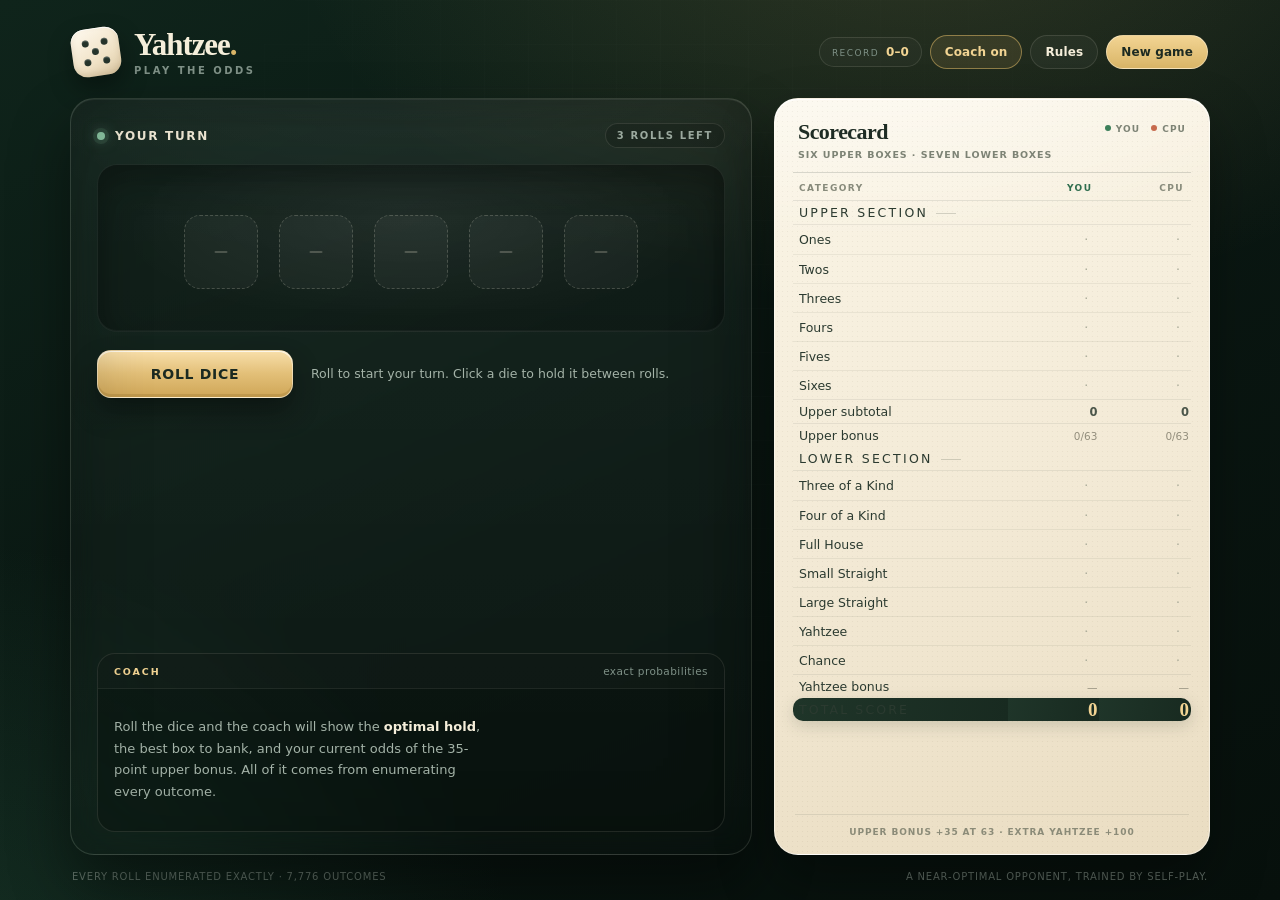
==== index.html @ e8816e88 "Add browser Yahtzee with a probability-trained computer opponent The opponent solves every hold exac" ====
<!doctype html>
<html lang="en">
<head>
  <meta charset="utf-8">
  <meta name="viewport" content="width=device-width, initial-scale=1">
  <meta name="theme-color" content="#0b1712">
  <title>Yahtzee — Probability Engine</title>
  <meta name="description" content="Play Yahtzee against a computer that solves every roll with exact probabilities and a self-play-calibrated value function.">
  <link rel="icon" href="icon.svg" type="image/svg+xml">
  <link rel="stylesheet" href="styles.css">
</head>
<body>
  <div class="ambient" aria-hidden="true"></div>

  <div class="app">
    <header class="masthead">
      <div class="brand">
        <div class="brand-mark" aria-hidden="true">
          <span class="brand-pip bp1"></span>
          <span class="brand-pip bp2"></span>
          <span class="brand-pip bp3"></span>
          <span class="brand-pip bp4"></span>
          <span class="brand-pip bp5"></span>
        </div>
        <div class="brand-text">
          <h1>Yahtzee<span class="dot">.</span></h1>
          <p>Play the odds</p>
        </div>
      </div>

      <div class="masthead-actions">
        <div class="record" id="record" title="Your results this browser">
          <span class="record-label">Record</span>
          <span id="recordValue">0–0</span>
        </div>
        <button class="chip-btn" id="coachBtn" type="button" aria-pressed="true">Coach on</button>
        <button class="chip-btn" id="rulesBtn" type="button">Rules</button>
        <button class="chip-btn chip-primary" id="newBtn" type="button">New game</button>
      </div>
    </header>

    <main class="table">
      <section class="stage" aria-label="Play area">
        <div class="turn-head">
          <div class="turn-who">
            <span class="status-dot" id="statusDot"></span>
            <span id="turnName" aria-live="polite">Your turn</span>
          </div>
          <span class="rolls" id="rollsBadge">3 rolls</span>
        </div>

        <div class="dice-tray" id="diceTray" role="group" aria-label="Dice"></div>

        <div class="play-controls">
          <button id="rollBtn" class="roll-btn" type="button">Roll dice</button>
          <p class="prompt" id="prompt">Roll to start your turn. Click a die to hold it.</p>
        </div>

        <div class="insight" id="insight">
          <div class="insight-head">
            <span class="insight-tag" id="insightTag">Coach</span>
            <span class="insight-note" id="insightNote">exact probabilities</span>
          </div>
          <div class="insight-body" id="insightBody"></div>
        </div>
      </section>

      <aside class="score-panel" aria-label="Scorecard">
        <div class="scorecard-title">
          <div>
            <h2>Scorecard</h2>
            <p>Six upper boxes · seven lower boxes</p>
          </div>
          <div class="mini-legend" aria-hidden="true">
            <span class="legend-you">You</span>
            <span class="legend-cpu">CPU</span>
          </div>
        </div>
        <div class="scorecard-scroll">
          <table class="scorecard" id="scorecard">
            <thead>
              <tr>
                <th class="cat-col">Category</th>
                <th>You</th>
                <th>CPU</th>
              </tr>
            </thead>
            <tbody id="scoreBody"></tbody>
          </table>
        </div>
        <p class="scorecard-foot">Upper bonus +35 at 63 · extra Yahtzee +100</p>
      </aside>
    </main>

    <footer class="footer">
      <span>Every roll enumerated exactly · 7,776 outcomes</span>
      <span class="footer-right" id="recordNote">A near-optimal opponent, trained by self-play.</span>
    </footer>
  </div>

  <div class="sr-only" id="live" aria-live="polite"></div>

  <div class="loading" id="loading">
    <div class="loading-die" aria-hidden="true">
      <span></span><span></span><span></span><span></span><span></span>
    </div>
    <p>Solving the dice…</p>
  </div>

  <!-- Rules -->
  <div class="modal" id="rulesModal" hidden>
    <div class="modal-card rules-card" role="dialog" aria-modal="true" aria-labelledby="rulesTitle">
      <button class="modal-close" type="button" data-close="rulesModal" aria-label="Close rules">×</button>
      <p class="eyebrow">How to play</p>
      <h2 id="rulesTitle">The scorecard</h2>

      <div class="rules-grid">
        <section>
          <h3>Upper section</h3>
          <p><strong>Ones through Sixes.</strong> Score the sum of all dice showing that number. Reach <strong>63</strong> or more across the six upper boxes to earn the <strong>35-point upper bonus</strong>.</p>

          <h3>Lower section</h3>
          <ul>
            <li><b>Three of a Kind</b> — three or more alike: sum of all five dice.</li>
            <li><b>Four of a Kind</b> — four or more alike: sum of all five dice.</li>
            <li><b>Full House</b> — three of one number and two of another: <b>25</b>.</li>
            <li><b>Small Straight</b> — four dice in sequence: <b>30</b>.</li>
            <li><b>Large Straight</b> — five dice in sequence: <b>40</b>.</li>
            <li><b>Yahtzee</b> — five of a kind: <b>50</b>.</li>
            <li><b>Chance</b> — sum of all five dice.</li>
          </ul>
        </section>

        <section>
          <h3>Bonuses</h3>
          <p><strong>Upper bonus.</strong> 35 points when the upper section totals 63 or more.</p>
          <p><strong>Yahtzee bonus.</strong> After the Yahtzee box has been scored for 50, every extra five-of-a-kind is worth <strong>+100</strong>. A five-of-a-kind also counts as a full house (joker rule), and you may bank it in any open box.</p>
          <p class="rule-note">You get three rolls each turn. Hold any dice between rolls, then bank the result in one open box. You may stop and bank after any roll.</p>

          <h3>The opponent</h3>
          <p>The computer does not guess. It enumerates every distinct outcome of every remaining roll, solves each turn backwards by dynamic programming, and scores into the box that maximises its expected final total. The value of the boxes it has left comes from a model calibrated with tens of thousands of seeded self-play games.</p>
          <p class="rule-note">It plays close to the theoretical optimum of <b>254.59</b> points.</p>
        </section>
      </div>

      <button class="btn-ghost-wide" type="button" data-close="rulesModal">Got it</button>
    </div>
  </div>

  <!-- Game over -->
  <div class="modal" id="overModal" hidden>
    <div class="modal-card over-card" role="dialog" aria-modal="true" aria-labelledby="overTitle">
      <p class="eyebrow" id="overEyebrow">Final scores</p>
      <h2 id="overTitle">You win.</h2>
      <div class="final-scores" id="finalScores"></div>
      <div class="final-detail" id="finalDetail"></div>
      <div class="over-actions">
        <button class="btn-gold" type="button" id="playAgain">Play again</button>
        <button class="btn-ghost-wide" type="button" data-close="overModal">Look at the board</button>
      </div>
    </div>
  </div>

  <script src="src/engine.js"></script>
  <script src="src/app.js"></script>
</body>
</html>
---- styles.css ----
/* ------------------------------------------------------------------ */
/* Tokens                                                             */
/* ------------------------------------------------------------------ */
:root {
  --ink: #0a1511;
  --ink-2: #0e1f18;
  --felt: #10251d;
  --cream: #f5eeda;
  --cream-2: #e9dcc2;
  --paper: #f7f0df;
  --paper-deep: #ebdfc5;
  --dark-text: #1e2c24;
  --muted: #a4b3a8;
  --muted-2: #7f9187;
  --gold: #d9b567;
  --gold-bright: #f2d493;
  --gold-deep: #a67d32;
  --mint: #8ec9a6;
  --coral: #dd7b5d;
  --green: #2f7d51;
  --line: rgba(245, 238, 218, 0.12);
  --line-strong: rgba(245, 238, 218, 0.22);
  --serif: "Iowan Old Style", "Palatino Linotype", "Book Antiqua", Georgia, serif;
  --sans: "Segoe UI", Inter, system-ui, -apple-system, "Helvetica Neue", sans-serif;
  --mono: ui-monospace, SFMono-Regular, "Cascadia Mono", Consolas, monospace;
  --shadow-deep: 0 30px 60px rgba(0, 0, 0, 0.42);
  --radius: 24px;
}

* { box-sizing: border-box; }

html, body { min-height: 100%; }

body {
  margin: 0;
  padding: 0;
  color: var(--cream);
  background:
    radial-gradient(1100px 720px at 72% -12%, rgba(217, 181, 103, 0.17), transparent 58%),
    radial-gradient(1000px 700px at -8% 108%, rgba(58, 131, 96, 0.24), transparent 62%),
    linear-gradient(155deg, #0f241b 0%, #0a1712 52%, #07100c 100%);
  font-family: var(--sans);
  font-size: 15px;
  -webkit-font-smoothing: antialiased;
  min-height: 100vh;
  overflow-x: hidden;
}

.ambient {
  position: fixed;
  inset: 0;
  pointer-events: none;
  z-index: 0;
  background-image:
    linear-gradient(rgba(255, 255, 255, 0.017) 1px, transparent 1px),
    linear-gradient(90deg, rgba(255, 255, 255, 0.017) 1px, transparent 1px);
  background-size: 44px 44px;
  mask-image: radial-gradient(circle at 50% 30%, #000 0%, transparent 78%);
  -webkit-mask-image: radial-gradient(circle at 50% 30%, #000 0%, transparent 78%);
}

.sr-only {
  position: absolute !important;
  width: 1px; height: 1px;
  padding: 0; margin: -1px;
  overflow: hidden; clip: rect(0, 0, 0, 0);
  white-space: nowrap; border: 0;
}

/* ------------------------------------------------------------------ */
/* Shell                                                              */
/* ------------------------------------------------------------------ */
.app {
  position: relative;
  z-index: 1;
  width: min(1200px, 100%);
  margin: 0 auto;
  padding: 26px 30px 18px;
  min-height: 100vh;
  display: flex;
  flex-direction: column;
}

.masthead {
  display: flex;
  align-items: center;
  justify-content: space-between;
  gap: 22px;
  padding: 2px 2px 22px;
}

.brand {
  display: flex;
  align-items: center;
  gap: 14px;
  min-width: 0;
}

.brand-mark {
  position: relative;
  width: 48px;
  height: 48px;
  flex: none;
  border-radius: 14px;
  background: linear-gradient(150deg, #fffaf0 0%, #f0e2c6 62%, #dcc9a4 100%);
  box-shadow:
    0 12px 24px rgba(0, 0, 0, 0.35),
    inset 0 1px 0 rgba(255, 255, 255, 0.9),
    inset 0 -3px 6px rgba(120, 96, 54, 0.18);
  transform: rotate(-8deg);
}

.brand-pip {
  position: absolute;
  width: 7px;
  height: 7px;
  border-radius: 50%;
  background: #25342b;
  box-shadow: inset 0 1px 1px rgba(255, 255, 255, 0.28);
}
.bp1 { top: 11px; left: 11px; }
.bp2 { top: 11px; right: 11px; }
.bp3 { top: 20px; left: 20px; }
.bp4 { bottom: 11px; left: 11px; }
.bp5 { bottom: 11px; right: 11px; }

.brand-text h1 {
  margin: 0;
  font-family: var(--serif);
  font-size: 31px;
  font-weight: 600;
  letter-spacing: -0.035em;
  line-height: 1;
}
.brand-text h1 .dot { color: var(--gold); }
.brand-text p {
  margin: 5px 0 0;
  font-size: 10px;
  font-weight: 600;
  letter-spacing: 0.25em;
  text-transform: uppercase;
  color: var(--muted-2);
}

.masthead-actions {
  display: flex;
  align-items: center;
  gap: 8px;
  flex-wrap: wrap;
  justify-content: flex-end;
}

.record {
  display: flex;
  align-items: baseline;
  gap: 7px;
  padding: 7px 12px;
  border-radius: 999px;
  border: 1px solid var(--line);
  background: rgba(255, 255, 255, 0.025);
  font-size: 12px;
  font-variant-numeric: tabular-nums;
  color: var(--cream);
}
.record-label {
  font-size: 9px;
  letter-spacing: 0.16em;
  text-transform: uppercase;
  color: var(--muted-2);
}
#recordValue { font-weight: 700; color: var(--gold-bright); }

.chip-btn {
  appearance: none;
  border: 1px solid var(--line);
  background: rgba(255, 255, 255, 0.035);
  color: var(--cream);
  border-radius: 999px;
  padding: 9px 14px;
  font-family: var(--sans);
  font-size: 12px;
  font-weight: 600;
  letter-spacing: 0.01em;
  cursor: pointer;
  transition: background 0.18s ease, border-color 0.18s ease, transform 0.18s ease, color 0.18s ease;
}
.chip-btn:hover {
  background: rgba(255, 255, 255, 0.08);
  border-color: var(--line-strong);
}
.chip-btn:active { transform: translateY(1px); }
.chip-btn[aria-pressed="true"] {
  border-color: rgba(217, 181, 103, 0.55);
  background: rgba(217, 181, 103, 0.12);
  color: var(--gold-bright);
}
.chip-primary {
  background: linear-gradient(180deg, var(--gold-bright), var(--gold));
  border-color: rgba(255, 255, 255, 0.35);
  color: #1c2a22;
}
.chip-primary:hover {
  background: linear-gradient(180deg, #ffe4ad, #e2c176);
  border-color: rgba(255, 255, 255, 0.55);
}
.chip-btn.is-confirming {
  background: rgba(221, 123, 93, 0.14);
  border-color: rgba(221, 123, 93, 0.5);
  color: #ffd7c8;
}

/* ------------------------------------------------------------------ */
/* Table layout                                                       */
/* ------------------------------------------------------------------ */
.table {
  display: grid;
  grid-template-columns: minmax(0, 1.22fr) minmax(355px, 0.78fr);
  gap: 22px;
  flex: 1;
  align-items: stretch;
}

.stage {
  position: relative;
  display: flex;
  flex-direction: column;
  gap: 16px;
  min-width: 0;
  padding: 24px 26px 22px;
  border: 1px solid var(--line);
  border-radius: var(--radius);
  background:
    radial-gradient(700px 380px at 50% -10%, rgba(255, 255, 255, 0.055), transparent 65%),
    linear-gradient(180deg, rgba(255, 255, 255, 0.045), rgba(255, 255, 255, 0.012));
  box-shadow:
    var(--shadow-deep),
    inset 0 1px 0 rgba(255, 255, 255, 0.08);
  backdrop-filter: blur(12px);
  overflow: hidden;
}
.stage::after {
  content: "";
  position: absolute;
  inset: 0;
  border-radius: inherit;
  pointer-events: none;
  box-shadow: inset 0 0 80px rgba(0, 0, 0, 0.26);
}

.turn-head {
  display: flex;
  align-items: center;
  justify-content: space-between;
  gap: 12px;
}
.turn-who {
  display: flex;
  align-items: center;
  gap: 10px;
  font-size: 12px;
  font-weight: 700;
  letter-spacing: 0.14em;
  text-transform: uppercase;
  color: var(--cream);
}
.status-dot {
  width: 8px;
  height: 8px;
  border-radius: 50%;
  background: var(--mint);
  box-shadow: 0 0 0 4px rgba(142, 201, 166, 0.12), 0 0 14px rgba(142, 201, 166, 0.65);
  transition: background 0.3s ease, box-shadow 0.3s ease;
}
.status-dot.is-cpu {
  background: var(--coral);
  box-shadow: 0 0 0 4px rgba(221, 123, 93, 0.12), 0 0 14px rgba(221, 123, 93, 0.6);
  animation: pulse-cpu 1.4s ease-in-out infinite;
}
.status-dot.is-over {
  background: var(--gold);
  box-shadow: 0 0 0 4px rgba(217, 181, 103, 0.14), 0 0 14px rgba(217, 181, 103, 0.6);
}
.rolls {
  font-size: 10px;
  font-weight: 600;
  letter-spacing: 0.16em;
  text-transform: uppercase;
  color: var(--muted);
  padding: 6px 11px;
  border-radius: 999px;
  border: 1px solid var(--line);
  background: rgba(0, 0, 0, 0.14);
  white-space: nowrap;
}

/* ------------------------------------------------------------------ */
/* Dice                                                               */
/* ------------------------------------------------------------------ */
.dice-tray {
  min-height: 168px;
  flex: none;
  display: flex;
  align-items: center;
  justify-content: center;
  gap: clamp(10px, 2.1vw, 21px);
  padding: 38px 12px 30px;
  border-radius: 20px;
  border: 1px solid rgba(255, 255, 255, 0.055);
  background:
    radial-gradient(ellipse at 50% 34%, rgba(255, 255, 255, 0.055), transparent 68%),
    rgba(0, 0, 0, 0.16);
  box-shadow:
    inset 0 14px 34px rgba(0, 0, 0, 0.3),
    inset 0 -1px 0 rgba(255, 255, 255, 0.04);
}

.die {
  position: relative;
  flex: none;
  width: 74px;
  height: 74px;
  padding: 0;
  border: 1px solid rgba(255, 255, 255, 0.7);
  border-radius: 16px;
  background: linear-gradient(152deg, #fffdf7 0%, #f2e6cd 56%, #ddcda9 100%);
  box-shadow:
    0 14px 24px rgba(0, 0, 0, 0.36),
    0 2px 0 rgba(255, 255, 255, 0.6) inset,
    0 -4px 8px rgba(116, 92, 51, 0.18) inset;
  cursor: pointer;
  outline: none;
  transition: transform 0.2s cubic-bezier(0.2, 0.8, 0.2, 1), box-shadow 0.2s ease, border-color 0.2s ease;
  will-change: transform;
}

.die .pip {
  position: absolute;
  width: 14%;
  height: 14%;
  border-radius: 50%;
  background: #233229;
  box-shadow: inset 0 1px 1px rgba(255, 255, 255, 0.25);
}
.die .p0 { top: 17%; left: 17%; }
.die .p1 { top: 17%; left: 43%; }
.die .p2 { top: 17%; left: 69%; }
.die .p3 { top: 43%; left: 17%; }
.die .p4 { top: 43%; left: 43%; }
.die .p5 { top: 43%; left: 69%; }
.die .p6 { top: 69%; left: 17%; }
.die .p7 { top: 69%; left: 43%; }
.die .p8 { top: 69%; left: 69%; }

.die.is-empty {
  background: rgba(255, 255, 255, 0.035);
  border: 1px dashed rgba(245, 238, 218, 0.2);
  box-shadow: none;
  cursor: default;
}
.die.is-empty::before {
  content: "";
  position: absolute;
  top: 50%;
  left: 50%;
  width: 18%;
  height: 2px;
  border-radius: 2px;
  background: rgba(245, 238, 218, 0.22);
  transform: translate(-50%, -50%);
}
.die.is-empty .pip { display: none; }

.die.is-held {
  transform: translateY(-13px);
  border-color: rgba(242, 212, 147, 0.95);
  box-shadow:
    0 0 0 4px rgba(217, 181, 103, 0.16),
    0 22px 30px rgba(0, 0, 0, 0.42),
    0 2px 0 rgba(255, 255, 255, 0.7) inset;
}
.die.is-held::after {
  content: "HELD";
  position: absolute;
  left: 50%;
  bottom: -21px;
  transform: translateX(-50%);
  font-size: 8px;
  font-weight: 800;
  letter-spacing: 0.18em;
  color: var(--gold-bright);
  white-space: nowrap;
}

.die.is-static { cursor: default; }
.die.is-rolling {
  animation: die-tumble 0.42s ease-in-out infinite;
  pointer-events: none;
}
.die.just-landed { animation: die-land 0.3s ease-out; }

.die:focus-visible {
  box-shadow:
    0 0 0 3px var(--ink),
    0 0 0 6px var(--gold-bright),
    0 14px 24px rgba(0, 0, 0, 0.36);
}

/* ------------------------------------------------------------------ */
/* Controls                                                           */
/* ------------------------------------------------------------------ */
.play-controls {
  display: flex;
  align-items: center;
  gap: 18px;
  margin-top: 2px;
}
.roll-btn {
  flex: none;
  min-width: 196px;
  padding: 15px 26px;
  border: 1px solid rgba(255, 255, 255, 0.42);
  border-radius: 14px;
  background: linear-gradient(180deg, #f8dfaa 0%, #e3c079 48%, #cfa657 100%);
  color: #1b2a21;
  font-family: var(--sans);
  font-size: 14px;
  font-weight: 800;
  letter-spacing: 0.05em;
  text-transform: uppercase;
  cursor: pointer;
  box-shadow:
    0 14px 26px rgba(0, 0, 0, 0.34),
    0 1px 0 rgba(255, 255, 255, 0.75) inset,
    0 -3px 0 rgba(148, 112, 46, 0.28) inset;
  transition: transform 0.16s ease, box-shadow 0.16s ease, filter 0.16s ease;
}
.roll-btn:hover:not(:disabled) {
  transform: translateY(-1px);
  filter: brightness(1.04);
  box-shadow:
    0 18px 30px rgba(0, 0, 0, 0.4),
    0 1px 0 rgba(255, 255, 255, 0.8) inset,
    0 -3px 0 rgba(148, 112, 46, 0.28) inset;
}
.roll-btn:active:not(:disabled) { transform: translateY(1px); }
.roll-btn:disabled {
  cursor: default;
  opacity: 0.36;
  filter: saturate(0.55);
  box-shadow: none;
}
.roll-btn:focus-visible {
  outline: 2px solid var(--gold-bright);
  outline-offset: 3px;
}

.prompt {
  margin: 0;
  color: var(--muted);
  font-size: 12.5px;
  line-height: 1.5;
  max-width: 390px;
}
.prompt strong { color: var(--cream); font-weight: 600; }

/* ------------------------------------------------------------------ */
/* Insight / coach                                                    */
/* ------------------------------------------------------------------ */
.insight {
  margin-top: auto;
  border: 1px solid var(--line);
  border-radius: 18px;
  background: rgba(4, 11, 8, 0.3);
  overflow: hidden;
}
.insight-head {
  display: flex;
  align-items: center;
  justify-content: space-between;
  gap: 12px;
  padding: 11px 16px;
  border-bottom: 1px solid rgba(245, 238, 218, 0.07);
  background: rgba(255, 255, 255, 0.018);
}
.insight-tag {
  font-size: 9.5px;
  font-weight: 800;
  letter-spacing: 0.2em;
  text-transform: uppercase;
  color: var(--gold-bright);
}
.insight-note {
  font-size: 10.5px;
  color: var(--muted-2);
  letter-spacing: 0.04em;
}
.insight-body {
  padding: 14px 16px 16px;
  min-height: 118px;
  font-size: 13px;
  line-height: 1.5;
}

.coach { display: flex; flex-direction: column; gap: 11px; }
.coach-row {
  display: flex;
  align-items: center;
  gap: 12px;
  min-width: 0;
}
.coach-label {
  flex: none;
  width: 82px;
  font-size: 9.5px;
  font-weight: 700;
  letter-spacing: 0.13em;
  text-transform: uppercase;
  color: var(--muted-2);
}
.coach-value {
  margin-left: auto;
  flex: none;
  font-family: var(--mono);
  font-size: 12px;
  color: var(--cream);
  font-variant-numeric: tabular-nums;
  white-space: nowrap;
}
.coach-choice {
  font-weight: 600;
  color: var(--cream);
  letter-spacing: 0.01em;
}
.coach-points {
  font-family: var(--mono);
  font-size: 12px;
  font-weight: 700;
  color: var(--mint);
}
.coach-alt {
  margin: 2px 0 0;
  padding-top: 10px;
  border-top: 1px dashed rgba(245, 238, 218, 0.09);
  font-size: 11px;
  color: var(--muted-2);
  line-height: 1.6;
}
.coach-alt b { color: var(--muted); font-weight: 600; }

.mini-dice { display: flex; gap: 5px; flex-wrap: wrap; }
.mini-die {
  width: 24px;
  height: 24px;
  display: grid;
  place-items: center;
  border-radius: 6px;
  background: linear-gradient(160deg, #fdf7e8, #e7d8b8);
  color: #26342b;
  font-size: 12px;
  font-weight: 800;
  font-family: var(--mono);
  box-shadow: 0 2px 4px rgba(0, 0, 0, 0.3), inset 0 1px 0 rgba(255, 255, 255, 0.85);
}
.mini-die.none {
  background: transparent;
  border: 1px dashed rgba(245, 238, 218, 0.22);
  color: var(--muted-2);
  box-shadow: none;
  font-size: 10px;
  font-weight: 500;
}

.bonus-meter {
  display: flex;
  align-items: center;
  gap: 8px;
  min-width: 0;
  flex: 1;
}
.meter-track {
  flex: 1;
  height: 4px;
  border-radius: 999px;
  background: rgba(255, 255, 255, 0.09);
  overflow: hidden;
  max-width: 120px;
}
.meter-fill {
  height: 100%;
  border-radius: inherit;
  background: linear-gradient(90deg, #8ec9a6, #f2d493);
  transition: width 0.4s ease;
}
.meter-label {
  font-family: var(--mono);
  font-size: 10.5px;
  color: var(--muted-2);
  white-space: nowrap;
}

.insight-hint {
  color: var(--muted);
  line-height: 1.65;
  max-width: 46ch;
}
.insight-hint b { color: var(--cream); font-weight: 600; }

.ai-log {
  display: flex;
  flex-direction: column;
  gap: 6px;
  font-family: var(--mono);
  font-size: 11.5px;
  color: var(--muted);
}
.ai-line {
  display: flex;
  align-items: baseline;
  gap: 10px;
  animation: line-in 0.25s ease-out both;
}
.ai-line .tag {
  flex: none;
  width: 58px;
  color: var(--muted-2);
  font-size: 9.5px;
  letter-spacing: 0.1em;
  text-transform: uppercase;
}
.ai-line .dice-vals { color: var(--cream); letter-spacing: 0.08em; }
.ai-line .ev { margin-left: auto; color: var(--gold-bright); }
.ai-line.decision .dice-vals { color: var(--mint); font-weight: 700; }
.ai-line .cat-name { color: var(--mint); font-weight: 700; font-family: var(--sans); }

.ai-final {
  margin-top: 11px;
  padding-top: 10px;
  border-top: 1px dashed rgba(245, 238, 218, 0.09);
  display: flex;
  align-items: baseline;
  gap: 9px;
  font-size: 12.5px;
  color: var(--cream);
}
.ai-final .score {
  margin-left: auto;
  font-family: var(--serif);
  font-size: 19px;
  color: var(--gold-bright);
}

.thinking-dots { display: inline-flex; gap: 4px; align-items: center; }
.thinking-dots i {
  width: 4px; height: 4px; border-radius: 50%;
  background: var(--gold);
  animation: dot-bounce 1.1s ease-in-out infinite;
}
.thinking-dots i:nth-child(2) { animation-delay: 0.15s; }
.thinking-dots i:nth-child(3) { animation-delay: 0.3s; }

/* ------------------------------------------------------------------ */
/* Scorecard                                                          */
/* ------------------------------------------------------------------ */
.score-panel {
  position: relative;
  display: flex;
  flex-direction: column;
  min-width: 0;
  padding: 19px 18px 17px;
  border-radius: var(--radius);
  color: var(--dark-text);
  background:
    radial-gradient(900px 420px at 20% -15%, rgba(255, 255, 255, 0.7), transparent 60%),
    linear-gradient(165deg, #fbf6e8 0%, #f3ead6 52%, #eaddc2 100%);
  box-shadow:
    0 26px 54px rgba(0, 0, 0, 0.36),
    inset 0 1px 0 rgba(255, 255, 255, 0.85);
  border: 1px solid rgba(255, 255, 255, 0.45);
  overflow: hidden;
}
.score-panel::before {
  content: "";
  position: absolute;
  inset: 0;
  pointer-events: none;
  border-radius: inherit;
  opacity: 0.5;
  background-image: radial-gradient(rgba(80, 60, 28, 0.12) 0.55px, transparent 0.55px);
  background-size: 5px 5px;
}
.score-panel > * { position: relative; z-index: 1; }

.scorecard-title {
  display: flex;
  align-items: flex-start;
  justify-content: space-between;
  gap: 12px;
  padding: 1px 5px 12px;
  border-bottom: 1px solid rgba(35, 48, 38, 0.16);
}
.scorecard-title h2 {
  margin: 0;
  font-family: var(--serif);
  font-size: 22px;
  font-weight: 600;
  letter-spacing: -0.025em;
}
.scorecard-title p {
  margin: 4px 0 0;
  font-size: 9.5px;
  font-weight: 600;
  letter-spacing: 0.1em;
  text-transform: uppercase;
  color: #7d8375;
}
.mini-legend {
  display: flex;
  gap: 11px;
  padding-top: 5px;
  font-size: 9px;
  font-weight: 700;
  letter-spacing: 0.12em;
  text-transform: uppercase;
  color: #7d8375;
  white-space: nowrap;
}
.legend-you::before,
.legend-cpu::before {
  content: "";
  display: inline-block;
  width: 6px;
  height: 6px;
  border-radius: 50%;
  margin-right: 5px;
  vertical-align: 1px;
}
.legend-you::before { background: #3c7f5a; }
.legend-cpu::before { background: #c76a4d; }

.scorecard-scroll { overflow: visible; }
.scorecard-foot {
  margin: auto 2px 0;
  padding-top: 12px;
  border-top: 1px solid rgba(35, 48, 38, 0.1);
  font-size: 9px;
  font-weight: 600;
  letter-spacing: 0.1em;
  text-transform: uppercase;
  color: #8b8b78;
  text-align: center;
}

.scorecard {
  width: 100%;
  border-collapse: separate;
  border-spacing: 0;
  table-layout: fixed;
}
.scorecard .cat-col { width: 54%; }
.scorecard thead th {
  padding: 10px 7px 7px;
  font-size: 9px;
  font-weight: 800;
  letter-spacing: 0.16em;
  text-transform: uppercase;
  color: #878a7b;
  text-align: right;
  border-bottom: 1px solid rgba(35, 48, 38, 0.1);
}
.scorecard thead th.cat-col { text-align: left; padding-left: 6px; }
.scorecard.you-turn thead th:nth-child(2) { color: #2f6d4e; }
.scorecard.cpu-turn thead th:nth-child(3) { color: #b15a3f; }

.scorecard tbody th {
  padding: 4px 8px 4px 6px;
  font-size: 12.5px;
  font-weight: 500;
  color: #2b3a30;
  text-align: left;
  white-space: nowrap;
  overflow: hidden;
  text-overflow: ellipsis;
}
.scorecard tbody td { padding: 0 2px; }

.cat-row { height: 29px; }
.cat-row + .cat-row th,
.cat-row + .cat-row td { border-top: 1px solid rgba(35, 48, 38, 0.065); }

.score-cell {
  display: block;
  width: 100%;
  min-height: 27px;
  padding: 0 8px;
  border: 1px solid transparent;
  border-radius: 7px;
  background: transparent;
  font-family: var(--sans);
  font-size: 12.5px;
  font-weight: 600;
  color: #26352b;
  text-align: right;
  font-variant-numeric: tabular-nums;
  letter-spacing: 0.01em;
}
.score-cell.is-open { color: #a6a896; font-weight: 500; }
.score-cell.is-preview {
  color: #9d7429;
  background: rgba(199, 158, 76, 0.1);
  border: 1px dashed rgba(160, 120, 48, 0.28);
  font-weight: 700;
}
.score-cell.is-preview.is-zero { color: #b3a58c; }
.score-cell.is-active { cursor: pointer; }
.score-cell.is-active:hover {
  background: #20342a;
  border-color: transparent;
  color: var(--cream);
  box-shadow: 0 4px 10px rgba(28, 44, 34, 0.22);
}
.score-cell.is-filled { color: #1d2b22; }
.score-cell.is-filled.is-zero { color: #a0a594; font-weight: 500; }
.score-cell.is-flash { animation: cell-flash 1s ease-out; }
.score-cell:focus-visible {
  outline: 2px solid #2f6d4e;
  outline-offset: 1px;
}
.score-cell[disabled] { cursor: default; }

.section-row th {
  padding: 12px 6px 4px;
  font-size: 8.5px;
  font-weight: 800;
  letter-spacing: 0.18em;
  text-transform: uppercase;
  color: #8a8a77;
  text-align: left;
  border-bottom: 1px solid rgba(35, 48, 38, 0.08);
}
.section-row th::after {
  content: "";
  display: inline-block;
  width: 20px;
  height: 1px;
  margin-left: 8px;
  vertical-align: 3px;
  background: rgba(35, 48, 38, 0.18);
}

.summary-row th {
  padding: 6px 6px 6px 6px;
  font-size: 11.5px;
  font-weight: 600;
  color: #66705f;
  text-align: left;
  border-top: 1px solid rgba(35, 48, 38, 0.08);
}
.summary-row td {
  padding: 5px 8px;
  text-align: right;
  font-family: var(--sans);
  font-size: 11.5px;
  font-weight: 600;
  color: #4b564a;
  font-variant-numeric: tabular-nums;
  border-top: 1px solid rgba(35, 48, 38, 0.08);
}
.summary-row td.is-earned { color: #2f7d51; font-weight: 800; }
.summary-row td.is-pending { color: #938e7d; font-weight: 500; font-size: 10.5px; }
.summary-row td.is-flash { animation: cell-flash 1s ease-out; }

.total-row th {
  padding: 10px 10px;
  font-size: 9.5px;
  font-weight: 800;
  letter-spacing: 0.17em;
  text-transform: uppercase;
  color: var(--cream);
  text-align: left;
  background: linear-gradient(100deg, #1f3529, #182a20);
  border-radius: 10px 0 0 10px;
}
.total-row td {
  padding: 7px 10px;
  text-align: right;
  background: linear-gradient(100deg, #1f3529, #182a20);
  color: var(--gold-bright);
  font-family: var(--serif);
  font-size: 19px;
  font-weight: 600;
  font-variant-numeric: tabular-nums;
}
.total-row td:last-child { border-radius: 0 10px 10px 0; }
.total-row { filter: drop-shadow(0 5px 8px rgba(30, 44, 34, 0.16)); }

/* ------------------------------------------------------------------ */
/* Footer                                                             */
/* ------------------------------------------------------------------ */
.footer {
  display: flex;
  justify-content: space-between;
  gap: 16px;
  padding: 16px 2px 0;
  font-size: 10px;
  letter-spacing: 0.08em;
  text-transform: uppercase;
  color: rgba(164, 179, 168, 0.56);
}
.footer-right { text-align: right; }

/* ------------------------------------------------------------------ */
/* Modals                                                             */
/* ------------------------------------------------------------------ */
.modal {
  position: fixed;
  inset: 0;
  z-index: 50;
  display: grid;
  place-items: center;
  padding: 22px;
  background: rgba(3, 8, 6, 0.68);
  backdrop-filter: blur(9px);
  animation: fade-in 0.18s ease-out;
}
.modal[hidden] { display: none; }

.modal-card {
  position: relative;
  width: min(760px, 100%);
  max-height: min(88vh, 900px);
  overflow: auto;
  padding: 32px 34px 30px;
  border-radius: 24px;
  color: var(--dark-text);
  background:
    radial-gradient(700px 300px at 15% -10%, rgba(255, 255, 255, 0.8), transparent 60%),
    linear-gradient(168deg, #fcf7eb, #f0e5d0);
  box-shadow: 0 50px 100px rgba(0, 0, 0, 0.55), inset 0 1px 0 rgba(255, 255, 255, 0.85);
  animation: modal-in 0.25s cubic-bezier(0.2, 0.8, 0.2, 1);
}
.modal-close {
  position: absolute;
  top: 14px;
  right: 15px;
  width: 34px;
  height: 34px;
  border-radius: 50%;
  border: 1px solid rgba(35, 48, 38, 0.14);
  background: rgba(255, 255, 255, 0.36);
  color: #475348;
  font-size: 20px;
  line-height: 1;
  cursor: pointer;
}
.modal-close:hover { background: rgba(35, 48, 38, 0.08); }

.eyebrow {
  margin: 0 0 8px;
  font-size: 9.5px;
  font-weight: 800;
  letter-spacing: 0.2em;
  text-transform: uppercase;
  color: #9b7837;
}
.modal-card h2 {
  margin: 0 0 18px;
  font-family: var(--serif);
  font-size: 31px;
  font-weight: 600;
  letter-spacing: -0.03em;
  color: #1b2a21;
}
.rules-grid {
  display: grid;
  grid-template-columns: 1fr 1fr;
  gap: 28px;
  margin-bottom: 22px;
}
.modal-card h3 {
  margin: 18px 0 7px;
  font-family: var(--serif);
  font-size: 18px;
  font-weight: 600;
  letter-spacing: -0.01em;
  color: #22342a;
}
.modal-card h3:first-child { margin-top: 0; }
.modal-card p {
  margin: 0 0 10px;
  font-size: 13px;
  line-height: 1.65;
  color: #4a564b;
}
.modal-card ul {
  margin: 0 0 10px;
  padding-left: 18px;
  font-size: 13px;
  line-height: 1.65;
  color: #4a564b;
}
.modal-card li { margin-bottom: 4px; }
.modal-card strong, .modal-card b { color: #22342a; }
.rule-note {
  padding: 9px 11px;
  border-left: 2px solid rgba(155, 120, 55, 0.45);
  background: rgba(155, 120, 55, 0.06);
  border-radius: 0 6px 6px 0;
  font-size: 12px !important;
  color: #5a6357 !important;
}

.btn-gold,
.btn-ghost-wide {
  display: inline-flex;
  align-items: center;
  justify-content: center;
  border-radius: 12px;
  padding: 13px 22px;
  font-family: var(--sans);
  font-size: 12px;
  font-weight: 800;
  letter-spacing: 0.06em;
  text-transform: uppercase;
  cursor: pointer;
  transition: transform 0.15s ease, filter 0.15s ease, background 0.15s ease;
}
.btn-gold {
  border: 1px solid rgba(255, 255, 255, 0.4);
  background: linear-gradient(180deg, #f5d999, #d7ad5c);
  color: #1b2a21;
  box-shadow: 0 8px 18px rgba(120, 90, 38, 0.22), inset 0 1px 0 rgba(255, 255, 255, 0.7);
}
.btn-gold:hover { transform: translateY(-1px); filter: brightness(1.03); }
.btn-ghost-wide {
  width: 100%;
  border: 1px solid rgba(35, 48, 38, 0.16);
  background: rgba(255, 255, 255, 0.28);
  color: #2a3a2f;
}
.btn-ghost-wide:hover { background: rgba(255, 255, 255, 0.55); }

.over-card { width: min(560px, 100%); text-align: center; }
.over-card h2 { margin-bottom: 4px; }
.final-scores {
  display: flex;
  gap: 12px;
  margin: 22px 0 16px;
}
.final-score {
  flex: 1;
  padding: 16px 12px 14px;
  border-radius: 16px;
  background: rgba(35, 48, 38, 0.055);
  border: 1px solid rgba(35, 48, 38, 0.1);
}
.final-score .who {
  display: block;
  font-size: 9px;
  font-weight: 800;
  letter-spacing: 0.2em;
  text-transform: uppercase;
  color: #7c8374;
}
.final-score .num {
  display: block;
  margin-top: 5px;
  font-family: var(--serif);
  font-size: 42px;
  line-height: 1;
  color: #22342a;
}
.final-score.is-winner {
  background: linear-gradient(160deg, #21382b, #16271e);
  border-color: transparent;
  box-shadow: 0 12px 24px rgba(30, 44, 34, 0.25);
}
.final-score.is-winner .who { color: rgba(245, 238, 218, 0.6); }
.final-score.is-winner .num { color: var(--gold-bright); }
.final-detail {
  margin: 0 0 22px;
  font-size: 11.5px;
  line-height: 1.7;
  color: #66705f;
}
.over-actions {
  display: flex;
  flex-direction: column;
  gap: 9px;
}

/* ------------------------------------------------------------------ */
/* Loading                                                            */
/* ------------------------------------------------------------------ */
.loading {
  position: fixed;
  inset: 0;
  z-index: 100;
  display: flex;
  flex-direction: column;
  align-items: center;
  justify-content: center;
  background:
    radial-gradient(700px 450px at 50% 40%, rgba(217, 181, 103, 0.08), transparent 60%),
    #0a1511;
  transition: opacity 0.35s ease, visibility 0.35s ease;
}
.loading.is-done { opacity: 0; visibility: hidden; pointer-events: none; }
.loading p {
  margin: 20px 0 0;
  font-size: 9.5px;
  font-weight: 700;
  letter-spacing: 0.24em;
  text-transform: uppercase;
  color: var(--muted-2);
}
.loading-die {
  position: relative;
  width: 62px;
  height: 62px;
  border-radius: 15px;
  background: linear-gradient(150deg, #fffdf7, #e9d9b6);
  box-shadow: 0 16px 30px rgba(0, 0, 0, 0.45);
  animation: loading-tumble 1.6s ease-in-out infinite;
}
.loading-die span {
  position: absolute;
  width: 9px;
  height: 9px;
  border-radius: 50%;
  background: #233229;
}
.loading-die span:nth-child(1) { top: 14px; left: 14px; }
.loading-die span:nth-child(2) { top: 14px; right: 14px; }
.loading-die span:nth-child(3) { top: 26px; left: 26px; }
.loading-die span:nth-child(4) { bottom: 14px; left: 14px; }
.loading-die span:nth-child(5) { bottom: 14px; right: 14px; }

/* ------------------------------------------------------------------ */
/* Animations                                                         */
/* ------------------------------------------------------------------ */
@keyframes die-tumble {
  0% { transform: translateY(0) rotate(0deg); }
  25% { transform: translateY(-12px) rotate(-8deg); }
  55% { transform: translateY(2px) rotate(5deg); }
  80% { transform: translateY(-5px) rotate(-3deg); }
  100% { transform: translateY(0) rotate(0deg); }
}
@keyframes die-land {
  0% { transform: scale(1.08); }
  55% { transform: scale(0.97); }
  100% { transform: scale(1); }
}
@keyframes cell-flash {
  0% { background: rgba(217, 181, 103, 0.55); color: #1c2a22; }
  100% { background: transparent; }
}
@keyframes line-in {
  from { opacity: 0; transform: translateY(3px); }
  to { opacity: 1; transform: translateY(0); }
}
@keyframes dot-bounce {
  0%, 60%, 100% { transform: translateY(0); opacity: 0.45; }
  30% { transform: translateY(-4px); opacity: 1; }
}
@keyframes pulse-cpu {
  0%, 100% { box-shadow: 0 0 0 4px rgba(221, 123, 93, 0.12), 0 0 10px rgba(221, 123, 93, 0.45); }
  50% { box-shadow: 0 0 0 6px rgba(221, 123, 93, 0.16), 0 0 20px rgba(221, 123, 93, 0.7); }
}
@keyframes fade-in { from { opacity: 0; } to { opacity: 1; } }
@keyframes modal-in {
  from { opacity: 0; transform: translateY(12px) scale(0.985); }
  to { opacity: 1; transform: translateY(0) scale(1); }
}
@keyframes loading-tumble {
  0%, 100% { transform: rotate(-8deg) translateY(0); }
  50% { transform: rotate(10deg) translateY(-10px); }
}

/* ------------------------------------------------------------------ */
/* Responsive                                                         */
/* ------------------------------------------------------------------ */
@media (max-width: 980px) {
  .table { grid-template-columns: 1fr; }
  .stage { min-height: 0; }
  .footer { padding-top: 12px; }
}

@media (max-width: 720px) {
  .app { padding: 18px 16px 14px; }
  .masthead { align-items: flex-start; flex-direction: column; gap: 14px; padding-bottom: 16px; }
  .masthead-actions { width: 100%; justify-content: flex-start; }
  .brand-text h1 { font-size: 27px; }
  .stage { padding: 18px 16px; border-radius: 20px; }
  .score-panel { border-radius: 20px; padding: 16px 13px 14px; }
  .dice-tray { min-height: 128px; padding: 28px 8px 24px; gap: 8px; }
  .die { width: 56px; height: 56px; border-radius: 12px; }
  .die.is-held { transform: translateY(-9px); }
  .die.is-held::after { bottom: -18px; font-size: 7px; }
  .play-controls { align-items: stretch; flex-direction: column; gap: 10px; }
  .roll-btn { width: 100%; min-width: 0; }
  .prompt { max-width: none; }
  .insight-body { min-height: 0; }
  .rules-grid { grid-template-columns: 1fr; gap: 8px; }
  .modal-card { padding: 26px 22px; }
  .modal-card h2 { font-size: 26px; }
  .final-score .num { font-size: 34px; }
  .footer { flex-direction: column; gap: 4px; }
  .footer-right { text-align: left; }
}

@media (max-width: 430px) {
  .brand-mark { width: 41px; height: 41px; }
  .brand-pip { width: 6px; height: 6px; }
  .bp1, .bp2 { top: 9px; }
  .bp1, .bp4 { left: 9px; }
  .bp2, .bp5 { right: 9px; }
  .bp4, .bp5 { bottom: 9px; }
  .bp3 { top: 17px; left: 17px; }
  .chip-btn { padding: 8px 11px; font-size: 11px; }
  .record { padding: 6px 10px; }
  .die { width: 49px; height: 49px; }
  .dice-tray { gap: 6px; }
  .scorecard tbody th { font-size: 11.5px; }
  .score-cell { font-size: 11.5px; padding: 0 5px; }
  .summary-row th, .summary-row td { font-size: 10.5px; }
  .final-scores { gap: 8px; }
}

@media (prefers-reduced-motion: reduce) {
  *, *::before, *::after {
    animation-duration: 0.001ms !important;
    animation-iteration-count: 1 !important;
    transition-duration: 0.001ms !important;
  }
}
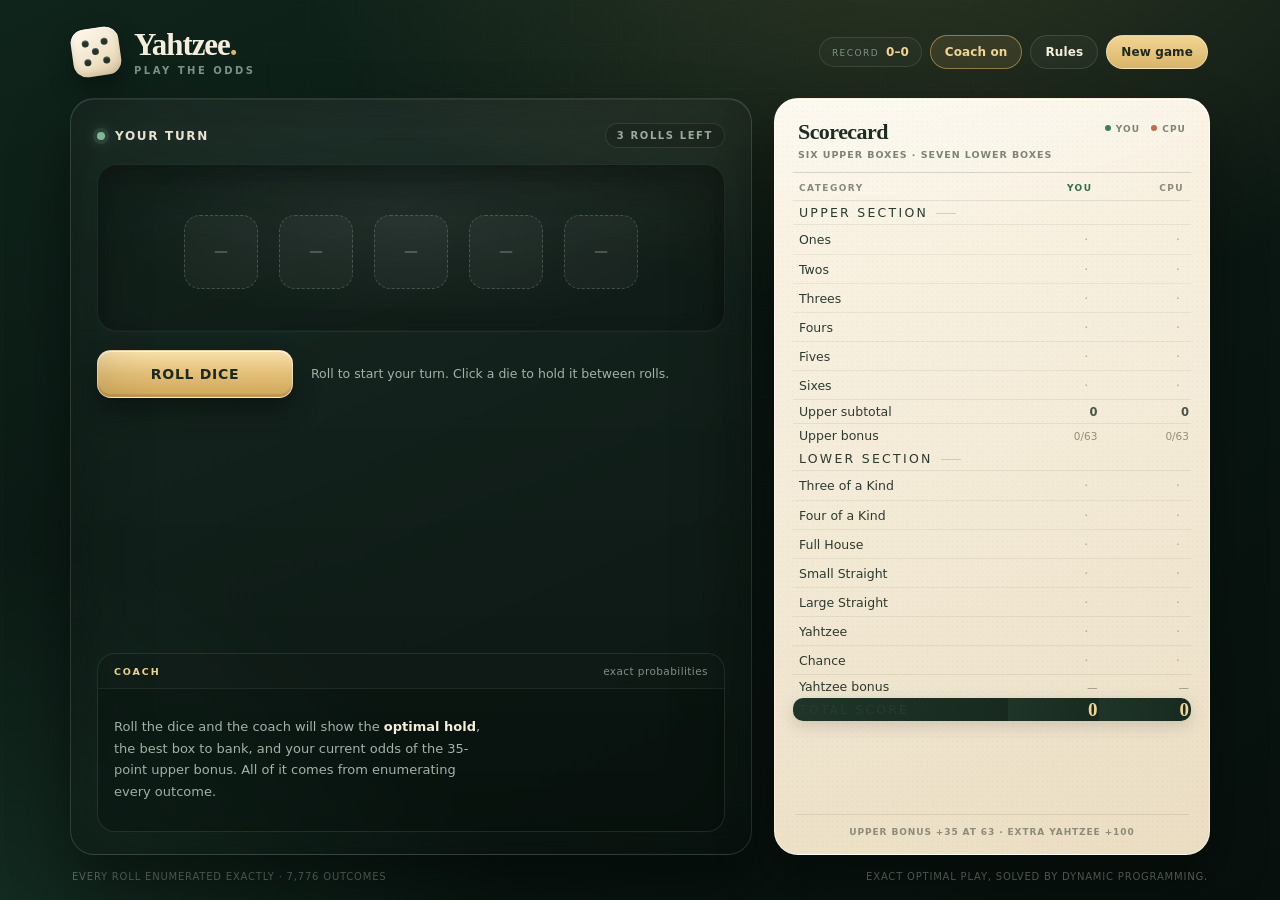
==== commit de6cf681: "Use an exact solved table for optimal play Replace the calibrated future-value heuristic with a prec" ====
--- a/index.html
+++ b/index.html
@@ -5,7 +5,7 @@
   <meta name="viewport" content="width=device-width, initial-scale=1">
   <meta name="theme-color" content="#0b1712">
   <title>Yahtzee — Probability Engine</title>
-  <meta name="description" content="Play Yahtzee against a computer that solves every roll with exact probabilities and a self-play-calibrated value function.">
+  <meta name="description" content="Play Yahtzee against a computer that solves every roll with exact probabilities and an exact dynamic-programming table for the rest of the game.">
   <link rel="icon" href="icon.svg" type="image/svg+xml">
   <link rel="stylesheet" href="styles.css">
 </head>
@@ -94,7 +94,7 @@
 
     <footer class="footer">
       <span>Every roll enumerated exactly · 7,776 outcomes</span>
-      <span class="footer-right" id="recordNote">A near-optimal opponent, trained by self-play.</span>
+      <span class="footer-right" id="recordNote">Exact optimal play, solved by dynamic programming.</span>
     </footer>
   </div>
 
@@ -138,8 +138,8 @@
           <p class="rule-note">You get three rolls each turn. Hold any dice between rolls, then bank the result in one open box. You may stop and bank after any roll.</p>
 
           <h3>The opponent</h3>
-          <p>The computer does not guess. It enumerates every distinct outcome of every remaining roll, solves each turn backwards by dynamic programming, and scores into the box that maximises its expected final total. The value of the boxes it has left comes from a model calibrated with tens of thousands of seeded self-play games.</p>
-          <p class="rule-note">It plays close to the theoretical optimum of <b>254.59</b> points.</p>
+          <p>The computer does not guess. It enumerates every distinct outcome of every remaining roll, solves each turn backwards by dynamic programming, and scores into the box that maximises its expected final total. The value of the boxes it has left comes from a precomputed exact table over every reachable scorecard state.</p>
+          <p class="rule-note">It plays the exact optimal strategy for this scorecard: <b>254.14</b> expected points.</p>
         </section>
       </div>
 
@@ -161,6 +161,7 @@
     </div>
   </div>
 
+  <script src="src/optimal-table.js"></script>
   <script src="src/engine.js"></script>
   <script src="src/app.js"></script>
 </body>
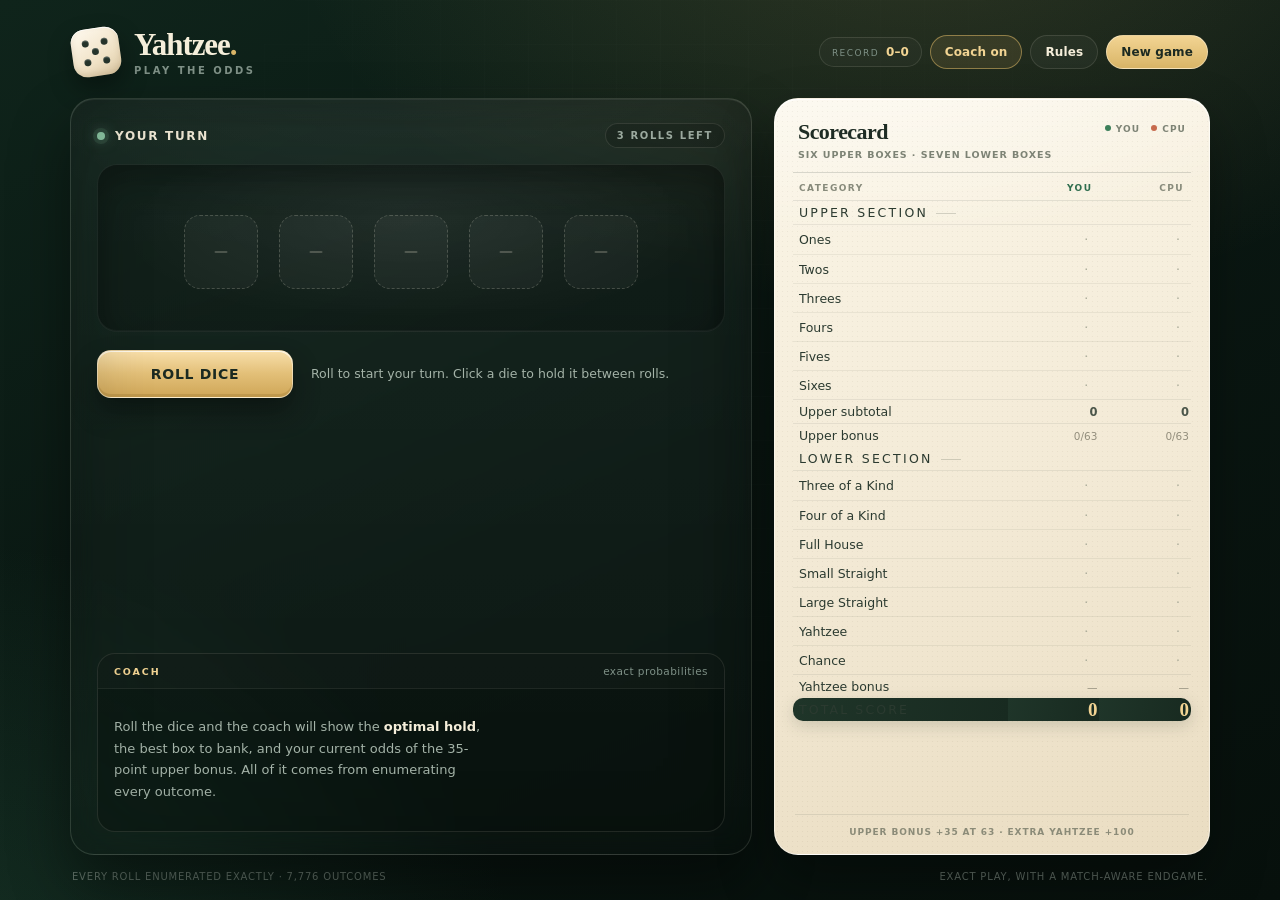
==== commit 12e7092f: "Wire Match-W into the browser CPU endgame Switch the CPU's final two rounds from expected-score play" ====
--- a/index.html
+++ b/index.html
@@ -5,7 +5,7 @@
   <meta name="viewport" content="width=device-width, initial-scale=1">
   <meta name="theme-color" content="#0b1712">
   <title>Yahtzee — Probability Engine</title>
-  <meta name="description" content="Play Yahtzee against a computer that solves every roll with exact probabilities and an exact dynamic-programming table for the rest of the game.">
+  <meta name="description" content="Play Yahtzee against a computer that solves every roll with exact probabilities, an exact table for the rest of the game, and a match-aware endgame.">
   <link rel="icon" href="icon.svg" type="image/svg+xml">
   <link rel="stylesheet" href="styles.css">
 </head>
@@ -94,7 +94,7 @@
 
     <footer class="footer">
       <span>Every roll enumerated exactly · 7,776 outcomes</span>
-      <span class="footer-right" id="recordNote">Exact optimal play, solved by dynamic programming.</span>
+      <span class="footer-right" id="recordNote">Exact play, with a match-aware endgame.</span>
     </footer>
   </div>
 
@@ -138,8 +138,9 @@
           <p class="rule-note">You get three rolls each turn. Hold any dice between rolls, then bank the result in one open box. You may stop and bank after any roll.</p>
 
           <h3>The opponent</h3>
-          <p>The computer does not guess. It enumerates every distinct outcome of every remaining roll, solves each turn backwards by dynamic programming, and scores into the box that maximises its expected final total. The value of the boxes it has left comes from a precomputed exact table over every reachable scorecard state.</p>
-          <p class="rule-note">It plays the exact optimal strategy for this scorecard: <b>254.14</b> expected points.</p>
+          <p>The computer does not guess. It enumerates every distinct outcome of every remaining roll, solves each turn backwards by dynamic programming, and through round 11 scores into the box that maximises its expected final total. The value of the boxes it has left comes from a precomputed exact table over every reachable scorecard state.</p>
+          <p>In the final two rounds it switches to <b>Match-W</b>. With both scorecards tracked, it maximises <b>P(win) + 0.5 × P(tie)</b> instead of average score, assuming you finish with the exact expected-score policy. It still enumerates every dice outcome on its own turn exactly.</p>
+          <p class="rule-note">Early play maximises the exact <b>254.14</b> expected score; the endgame protects or chases the match.</p>
         </section>
       </div>
 
@@ -163,6 +164,7 @@
 
   <script src="src/optimal-table.js"></script>
   <script src="src/engine.js"></script>
+  <script src="src/match-solver.js"></script>
   <script src="src/app.js"></script>
 </body>
 </html>
